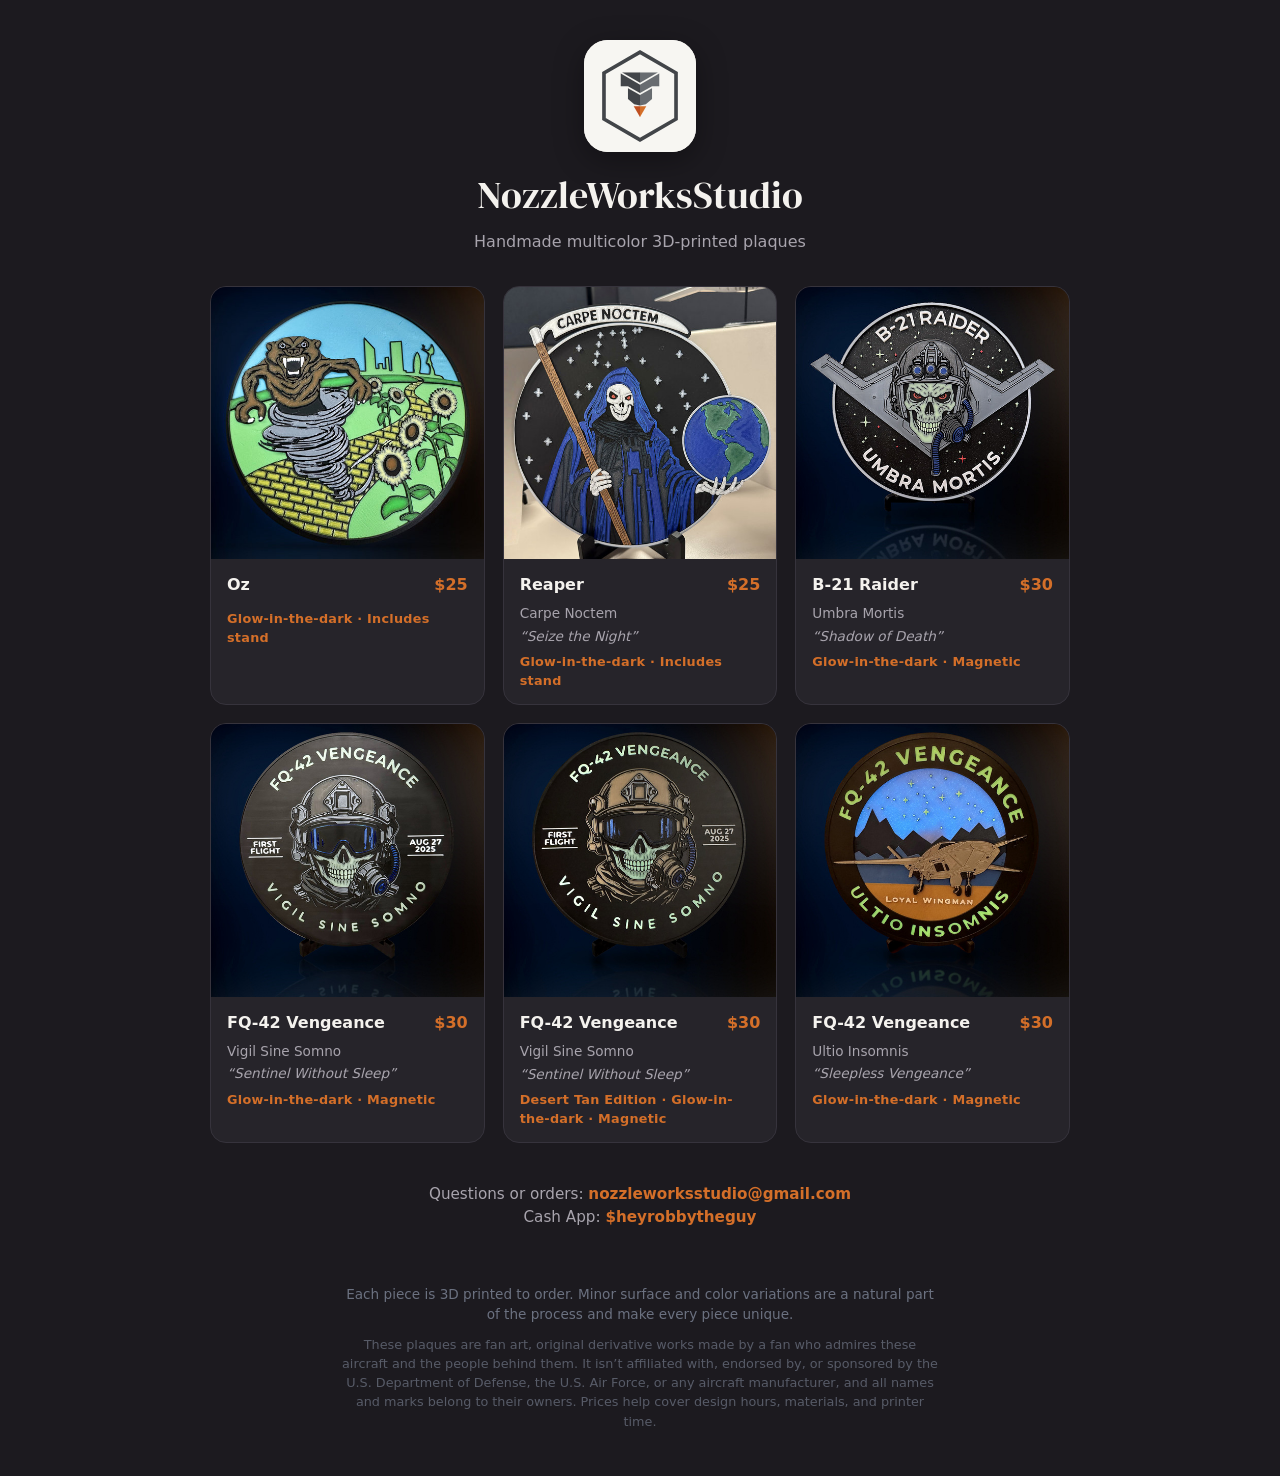
==== index.html @ cbb97651 "Remove Kansas scene label from the Oz listing" ====
<!doctype html>
<html lang="en">
<head>
<meta charset="utf-8">
<meta name="viewport" content="width=device-width, initial-scale=1, viewport-fit=cover">
<meta name="robots" content="noindex">
<meta name="description" content="Handmade multicolor 3D-printed plaques by NozzleWorksStudio.">
<meta name="theme-color" content="#1C1A1F">
<title>NozzleWorksStudio | Plaques</title>
<style>
*,*::before,*::after{box-sizing:border-box}
:root{--bg:#1C1A1F;--card:#26242A;--line:#36333C;--text:#F4F2EE;--muted:#A8A4AD;--glow:#D46F29}
body{margin:0;background:var(--bg);color:var(--text);font-family:system-ui,-apple-system,"Segoe UI",Roboto,Helvetica,Arial,sans-serif;line-height:1.5}
main{max-width:900px;margin:0 auto;padding:40px 20px}
header{text-align:center;margin-bottom:32px}
h1{font-size:clamp(1.8rem,7vw,2.4rem);margin:0 0 6px;letter-spacing:-.01em}
.sub{margin:0;color:var(--muted)}
.grid{display:grid;gap:18px;grid-template-columns:repeat(auto-fill,minmax(240px,1fr))}
a.card{display:block;text-decoration:none;color:inherit;background:var(--card);border:1px solid var(--line);border-radius:16px;overflow:hidden}
a.card img{display:block;width:100%;aspect-ratio:1/1;object-fit:cover;background:#000}
.info{display:flex;justify-content:space-between;align-items:baseline;gap:10px;padding:14px 16px}
.name{font-weight:600}
.price{color:var(--glow);font-weight:700;white-space:nowrap}
.status{display:block;padding:0 16px 14px;color:var(--muted);font-size:.85rem;margin-top:-8px}
.status .tr{display:block;font-style:italic;margin-top:2px}
.status .feat{display:block;margin-top:6px;color:var(--glow);font-size:.8rem;font-weight:600;letter-spacing:.02em}
.contact{text-align:center;margin-top:40px;color:var(--muted);font-size:.95rem}
.contact a{color:var(--glow);text-decoration:none;font-weight:600}
footer{text-align:center;color:#6b7180;font-size:.85rem;padding:0 20px 32px;max-width:640px;margin:0 auto}
</style>
<link rel="preconnect" href="https://fonts.googleapis.com"><link rel="preconnect" href="https://fonts.gstatic.com" crossorigin>
<link href="https://fonts.googleapis.com/css2?family=DM+Serif+Display&display=swap" rel="stylesheet">
<link rel="icon" type="image/png" href="favicon.png"><link rel="apple-touch-icon" href="apple-touch-icon.png">
<meta property="og:image" content="https://robbytheguy.github.io/logo-256.png">
<link rel="stylesheet" href="brand.css">
</head>
<body>
<main>
  <header>
    <div class="brandhero"><div class="tile"><img src="logo.svg" alt="NozzleWorksStudio logo"></div><h1>NozzleWorksStudio</h1></div>
    <p class="sub">Handmade multicolor 3D-printed plaques</p>
  </header>
  <div class="grid">
    <!-- One card per plaque. Add new ones here. -->
    <a class="card" href="oz/"><img src="oz/thumb.jpg" alt="Oz plaque" loading="lazy"><div class="info"><span class="name">Oz</span><span class="price">$25</span></div><span class="status"><span class="feat">Glow-in-the-dark &middot; Includes stand</span></span></a>
    <a class="card" href="reaper/"><img src="reaper/thumb.jpg" alt="Reaper plaque" loading="lazy"><div class="info"><span class="name">Reaper</span><span class="price">$25</span></div><span class="status">Carpe Noctem<span class="tr">&ldquo;Seize the Night&rdquo;</span><span class="feat">Glow-in-the-dark &middot; Includes stand</span></span></a>
    <a class="card" href="b21/"><img src="b21/thumb.jpg" alt="B-21 Raider plaque" loading="lazy"><div class="info"><span class="name">B-21 Raider</span><span class="price">$30</span></div><span class="status">Umbra Mortis<span class="tr">&ldquo;Shadow of Death&rdquo;</span><span class="feat">Glow-in-the-dark &middot; Magnetic</span></span></a>
    <a class="card" href="maverick/"><img src="maverick/thumb.jpg?v=3" alt="FQ-42 Vengeance plaque, Vigil Sine Somno design" loading="lazy"><div class="info"><span class="name">FQ-42 Vengeance</span><span class="price">$30</span></div><span class="status">Vigil Sine Somno<span class="tr">&ldquo;Sentinel Without Sleep&rdquo;</span><span class="feat">Glow-in-the-dark &middot; Magnetic</span></span></a>
    <a class="card" href="vengeance-tan/"><img src="vengeance-tan/thumb.jpg" alt="FQ-42 Vengeance plaque, desert tan edition, Vigil Sine Somno design" loading="lazy"><div class="info"><span class="name">FQ-42 Vengeance</span><span class="price">$30</span></div><span class="status">Vigil Sine Somno<span class="tr">&ldquo;Sentinel Without Sleep&rdquo;</span><span class="feat">Desert Tan Edition &middot; Glow-in-the-dark &middot; Magnetic</span></span></a>
    <a class="card" href="fq42/"><img src="fq42/thumb.jpg" alt="FQ-42 Vengeance plaque" loading="lazy"><div class="info"><span class="name">FQ-42 Vengeance</span><span class="price">$30</span></div><span class="status">Ultio Insomnis<span class="tr">&ldquo;Sleepless Vengeance&rdquo;</span><span class="feat">Glow-in-the-dark &middot; Magnetic</span></span></a>
  </div>
  <p class="contact">Questions or orders: <a href="mailto:nozzleworksstudio@gmail.com?subject=NozzleWorks%20plaque">nozzleworksstudio@gmail.com</a><br>Cash App: <a href="https://cash.app/$heyrobbytheguy">$heyrobbytheguy</a></p>
</main>
<footer>Each piece is 3D printed to order. Minor surface and color variations are a natural part of the process and make every piece unique.<p style="font-size:.8rem;opacity:.75;margin-top:10px">These plaques are fan art, original derivative works made by a fan who admires these aircraft and the people behind them. It isn&rsquo;t affiliated with, endorsed by, or sponsored by the U.S. Department of Defense, the U.S. Air Force, or any aircraft manufacturer, and all names and marks belong to their owners. Prices help cover design hours, materials, and printer time.</p></footer>
<script data-goatcounter="https://nozzleworks.goatcounter.com/count" async src="//gc.zgo.at/count.js"></script>
</body>
</html>
---- brand.css ----
.brandbar{display:flex;align-items:center;gap:14px;max-width:900px;margin:0 auto;padding:18px 20px;text-decoration:none;color:#fff}
.brandbar .tile{flex:none;width:52px;height:52px;border-radius:12px;background:#F7F6F2;display:grid;place-items:center;overflow:hidden}
.brandbar .tile img{width:100%;height:100%}
.brandbar .wm{font-family:"DM Serif Display",Georgia,"Times New Roman",serif;font-size:1.65rem;line-height:1;letter-spacing:.005em}
h1,.serif{font-family:"DM Serif Display",Georgia,"Times New Roman",serif;font-weight:400!important;letter-spacing:0!important}
.brandhero{display:flex;flex-direction:column;align-items:center;gap:14px}
.brandhero .tile{width:112px;height:112px;border-radius:24px;background:#F7F6F2;overflow:hidden;box-shadow:0 8px 30px rgba(0,0,0,.35)}
.brandhero .tile img{width:100%;height:100%;display:block}
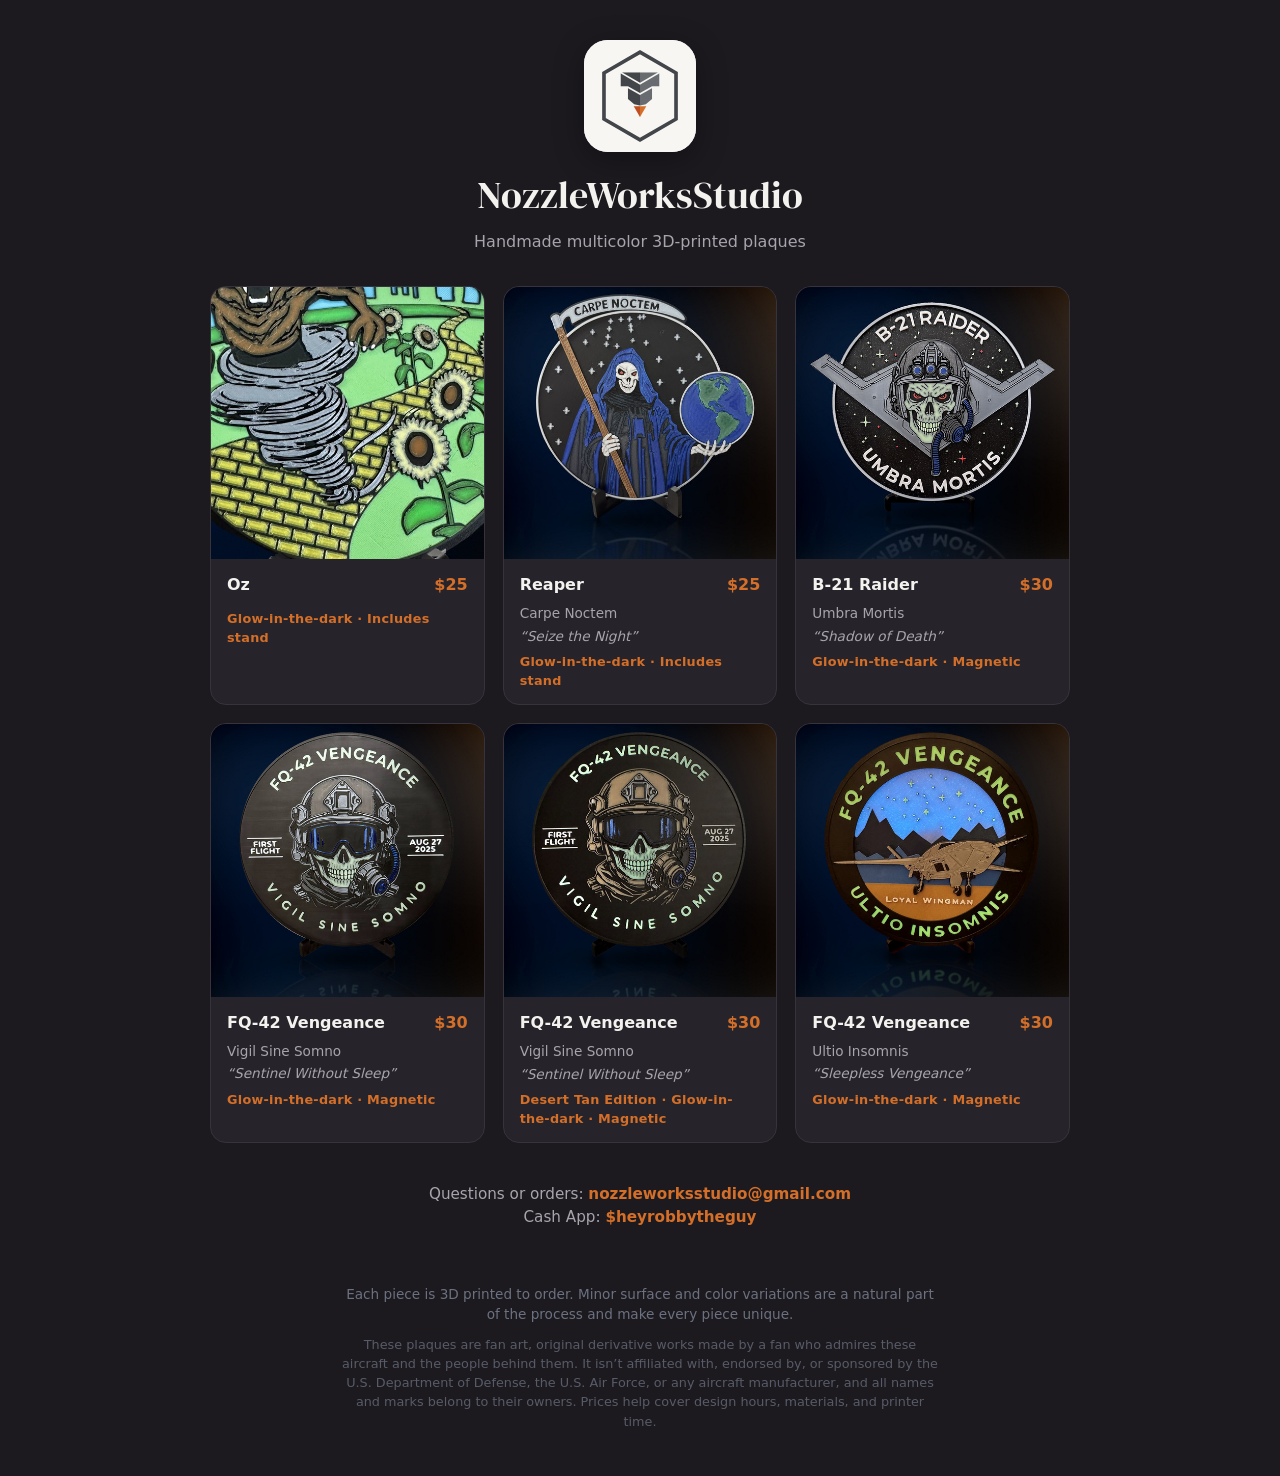
==== commit f24f9e00: "Bust cache for new Oz images" ====
--- a/index.html
+++ b/index.html
@@ -42,7 +42,7 @@
   </header>
   <div class="grid">
     <!-- One card per plaque. Add new ones here. -->
-    <a class="card" href="oz/"><img src="oz/thumb.jpg" alt="Oz plaque" loading="lazy"><div class="info"><span class="name">Oz</span><span class="price">$25</span></div><span class="status"><span class="feat">Glow-in-the-dark &middot; Includes stand</span></span></a>
+    <a class="card" href="oz/"><img src="oz/thumb.jpg?v=2" alt="Oz plaque" loading="lazy"><div class="info"><span class="name">Oz</span><span class="price">$25</span></div><span class="status"><span class="feat">Glow-in-the-dark &middot; Includes stand</span></span></a>
     <a class="card" href="reaper/"><img src="reaper/thumb.jpg" alt="Reaper plaque" loading="lazy"><div class="info"><span class="name">Reaper</span><span class="price">$25</span></div><span class="status">Carpe Noctem<span class="tr">&ldquo;Seize the Night&rdquo;</span><span class="feat">Glow-in-the-dark &middot; Includes stand</span></span></a>
     <a class="card" href="b21/"><img src="b21/thumb.jpg" alt="B-21 Raider plaque" loading="lazy"><div class="info"><span class="name">B-21 Raider</span><span class="price">$30</span></div><span class="status">Umbra Mortis<span class="tr">&ldquo;Shadow of Death&rdquo;</span><span class="feat">Glow-in-the-dark &middot; Magnetic</span></span></a>
     <a class="card" href="maverick/"><img src="maverick/thumb.jpg?v=3" alt="FQ-42 Vengeance plaque, Vigil Sine Somno design" loading="lazy"><div class="info"><span class="name">FQ-42 Vengeance</span><span class="price">$30</span></div><span class="status">Vigil Sine Somno<span class="tr">&ldquo;Sentinel Without Sleep&rdquo;</span><span class="feat">Glow-in-the-dark &middot; Magnetic</span></span></a>
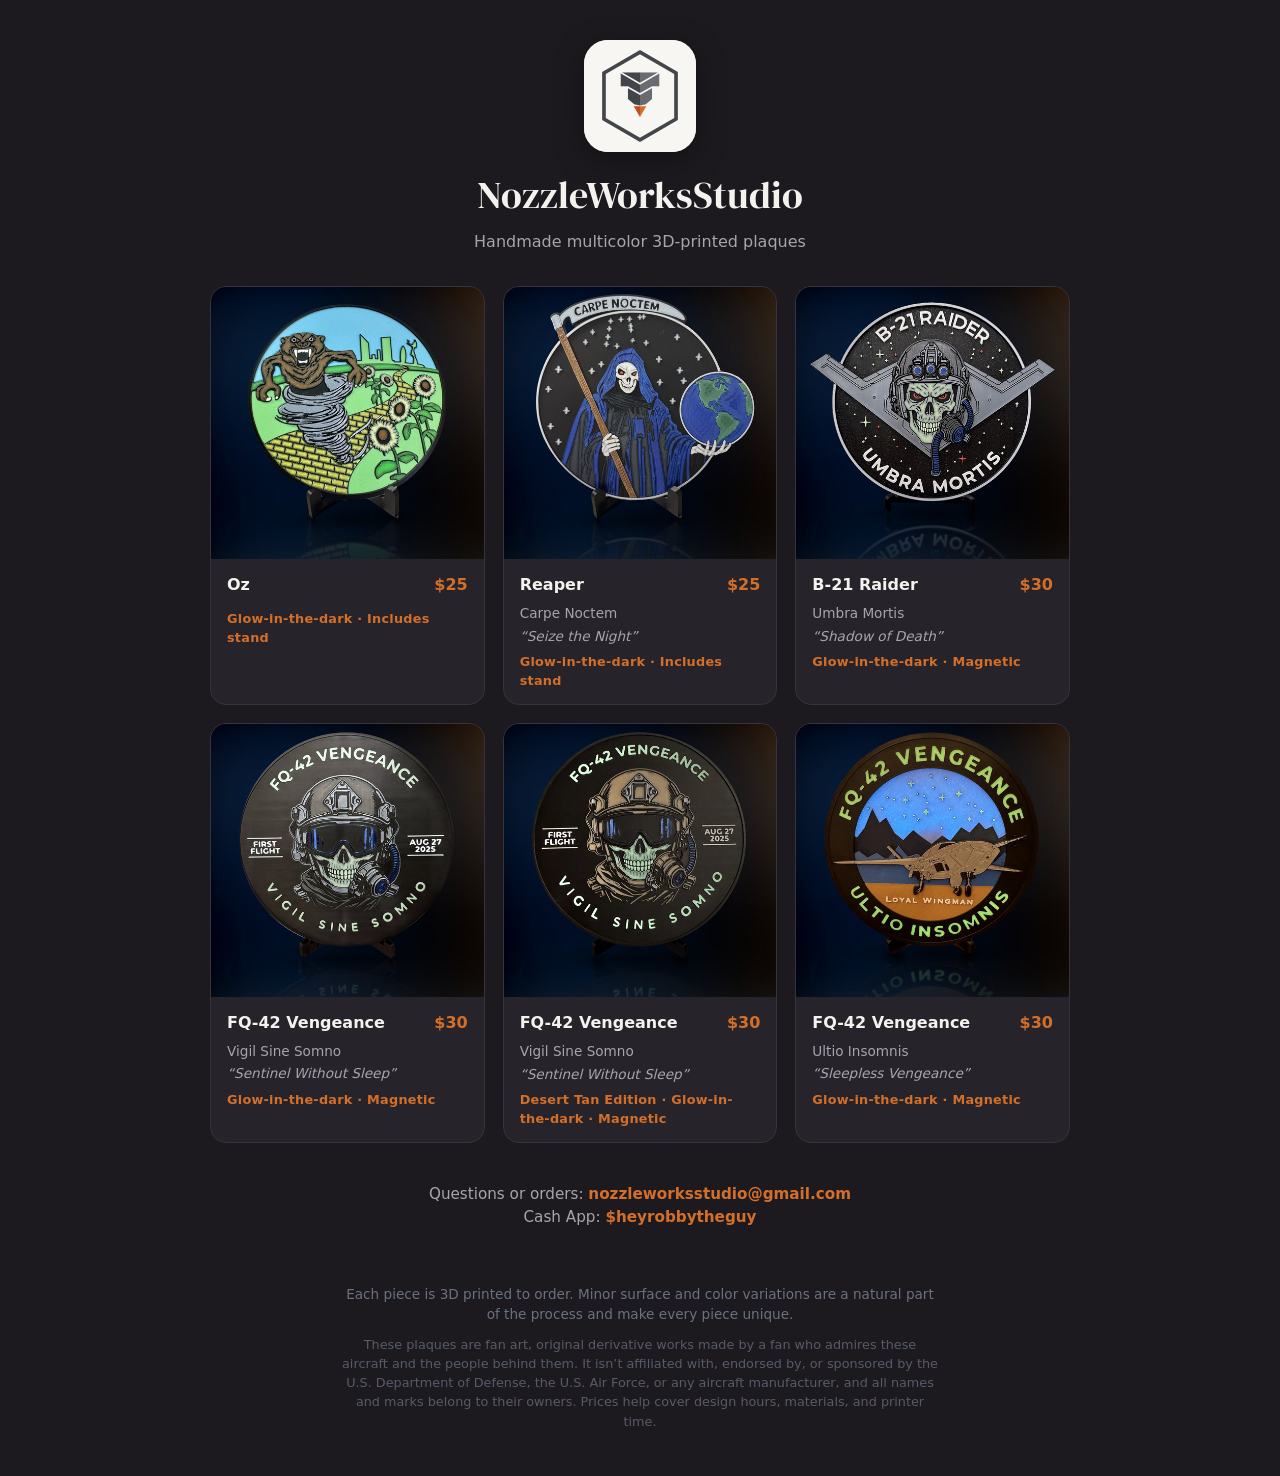
==== commit 7e25cfca: "Oz thumb: full plaque like other cards" ====
--- a/index.html
+++ b/index.html
@@ -42,7 +42,7 @@
   </header>
   <div class="grid">
     <!-- One card per plaque. Add new ones here. -->
-    <a class="card" href="oz/"><img src="oz/thumb.jpg?v=2" alt="Oz plaque" loading="lazy"><div class="info"><span class="name">Oz</span><span class="price">$25</span></div><span class="status"><span class="feat">Glow-in-the-dark &middot; Includes stand</span></span></a>
+    <a class="card" href="oz/"><img src="oz/thumb.jpg?v=3" alt="Oz plaque" loading="lazy"><div class="info"><span class="name">Oz</span><span class="price">$25</span></div><span class="status"><span class="feat">Glow-in-the-dark &middot; Includes stand</span></span></a>
     <a class="card" href="reaper/"><img src="reaper/thumb.jpg" alt="Reaper plaque" loading="lazy"><div class="info"><span class="name">Reaper</span><span class="price">$25</span></div><span class="status">Carpe Noctem<span class="tr">&ldquo;Seize the Night&rdquo;</span><span class="feat">Glow-in-the-dark &middot; Includes stand</span></span></a>
     <a class="card" href="b21/"><img src="b21/thumb.jpg" alt="B-21 Raider plaque" loading="lazy"><div class="info"><span class="name">B-21 Raider</span><span class="price">$30</span></div><span class="status">Umbra Mortis<span class="tr">&ldquo;Shadow of Death&rdquo;</span><span class="feat">Glow-in-the-dark &middot; Magnetic</span></span></a>
     <a class="card" href="maverick/"><img src="maverick/thumb.jpg?v=3" alt="FQ-42 Vengeance plaque, Vigil Sine Somno design" loading="lazy"><div class="info"><span class="name">FQ-42 Vengeance</span><span class="price">$30</span></div><span class="status">Vigil Sine Somno<span class="tr">&ldquo;Sentinel Without Sleep&rdquo;</span><span class="feat">Glow-in-the-dark &middot; Magnetic</span></span></a>
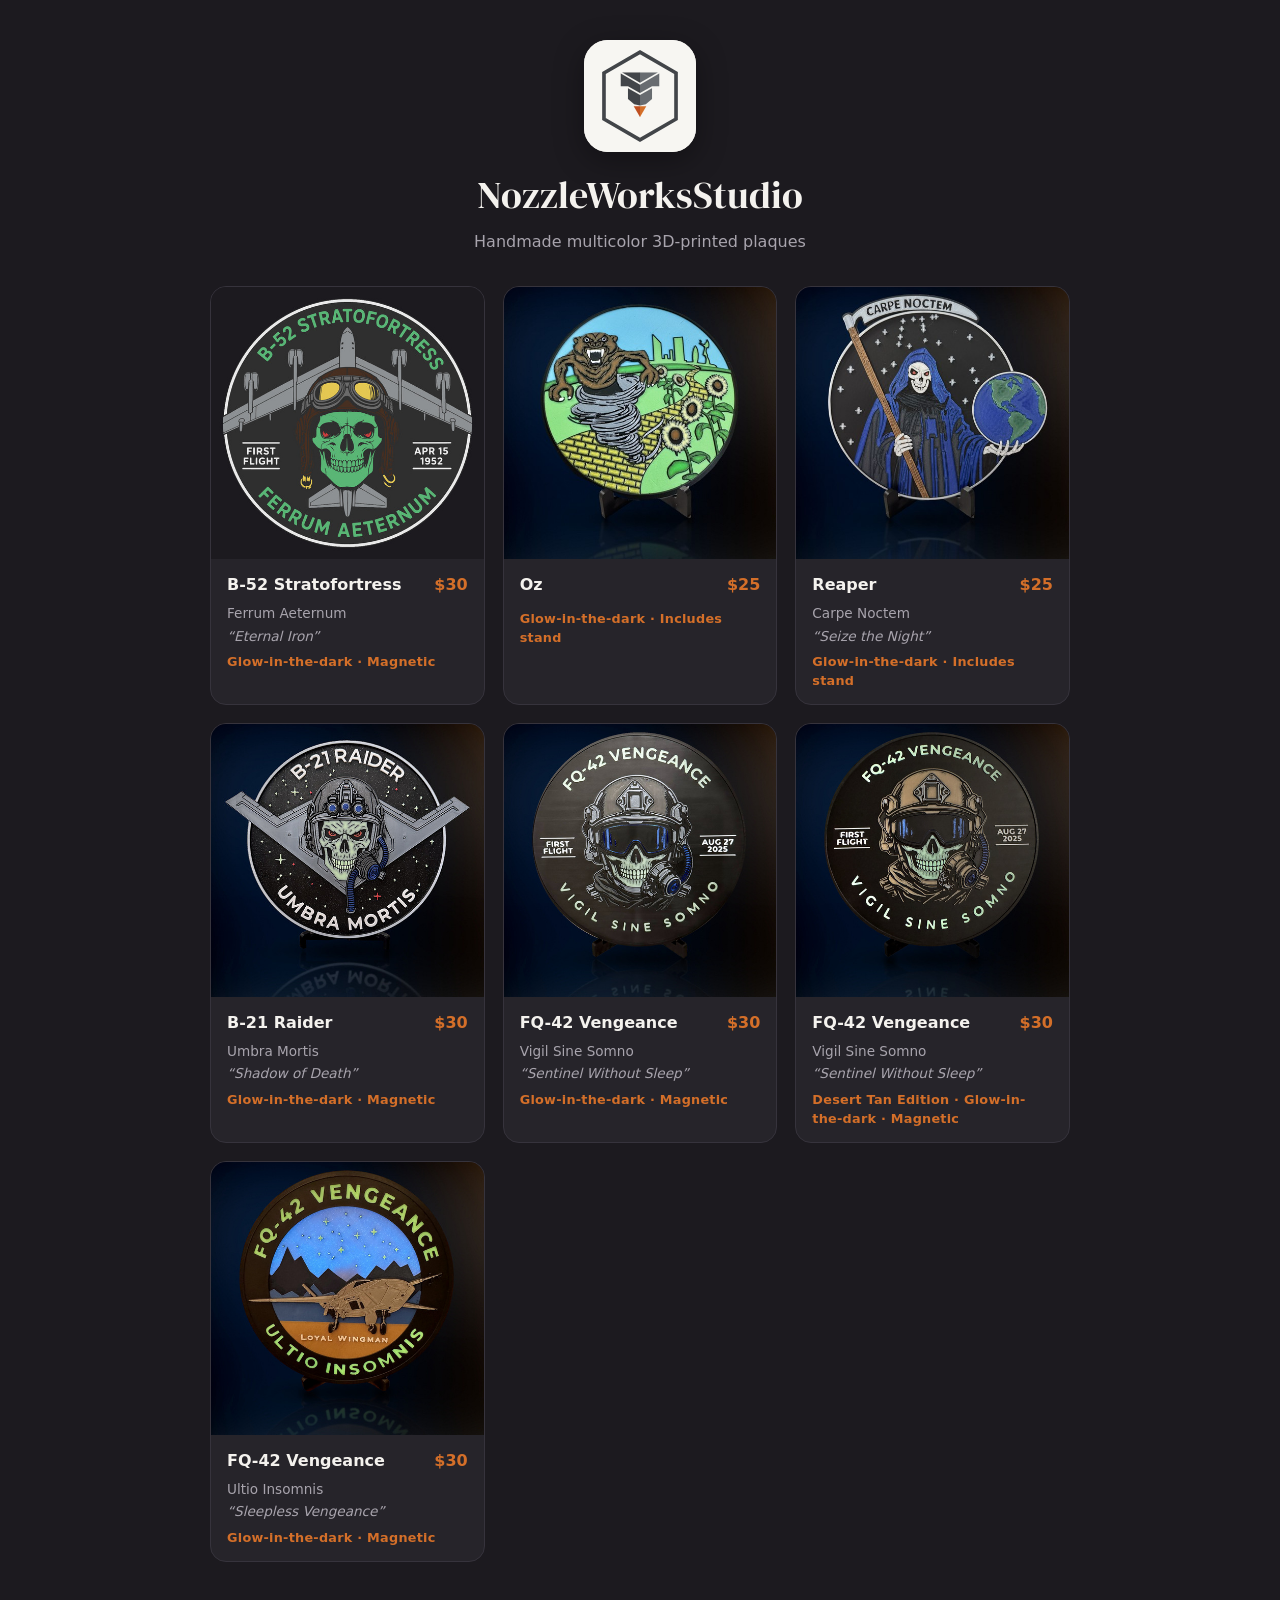
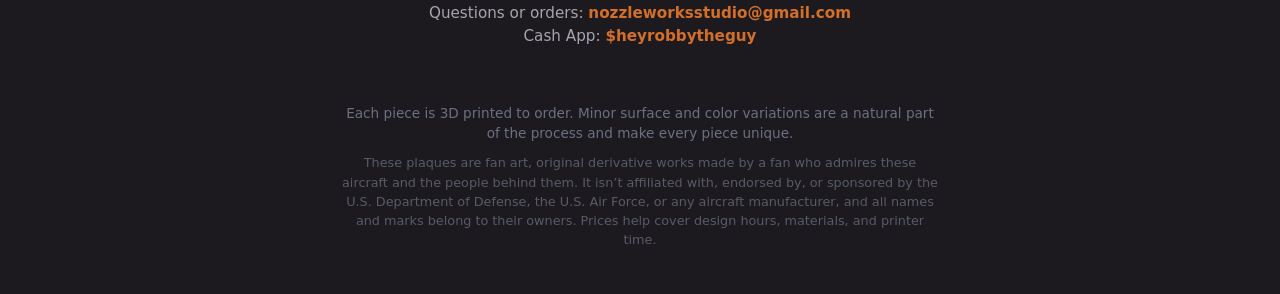
==== commit aa3fd600: "Draft B-52 Stratofortress plaque page and catalog card Adds a b52/ page modeled on b21/, plus a firs" ====
--- a/index.html
+++ b/index.html
@@ -42,6 +42,8 @@
   </header>
   <div class="grid">
     <!-- One card per plaque. Add new ones here. -->
+    <!-- TODO: replace b52/thumb.jpg with a real-photo thumb once print photos arrive; current file is a temporary design stand-in. Motto translation "Eternal Iron" still needs Robert's confirmation. -->
+    <a class="card" href="b52/"><img src="b52/thumb.jpg?v=1" alt="B-52 Stratofortress plaque" loading="lazy"><div class="info"><span class="name">B-52 Stratofortress</span><span class="price">$30</span></div><span class="status">Ferrum Aeternum<span class="tr">&ldquo;Eternal Iron&rdquo;</span><span class="feat">Glow-in-the-dark &middot; Magnetic</span></span></a>
     <a class="card" href="oz/"><img src="oz/thumb.jpg?v=3" alt="Oz plaque" loading="lazy"><div class="info"><span class="name">Oz</span><span class="price">$25</span></div><span class="status"><span class="feat">Glow-in-the-dark &middot; Includes stand</span></span></a>
     <a class="card" href="reaper/"><img src="reaper/thumb.jpg" alt="Reaper plaque" loading="lazy"><div class="info"><span class="name">Reaper</span><span class="price">$25</span></div><span class="status">Carpe Noctem<span class="tr">&ldquo;Seize the Night&rdquo;</span><span class="feat">Glow-in-the-dark &middot; Includes stand</span></span></a>
     <a class="card" href="b21/"><img src="b21/thumb.jpg" alt="B-21 Raider plaque" loading="lazy"><div class="info"><span class="name">B-21 Raider</span><span class="price">$30</span></div><span class="status">Umbra Mortis<span class="tr">&ldquo;Shadow of Death&rdquo;</span><span class="feat">Glow-in-the-dark &middot; Magnetic</span></span></a>
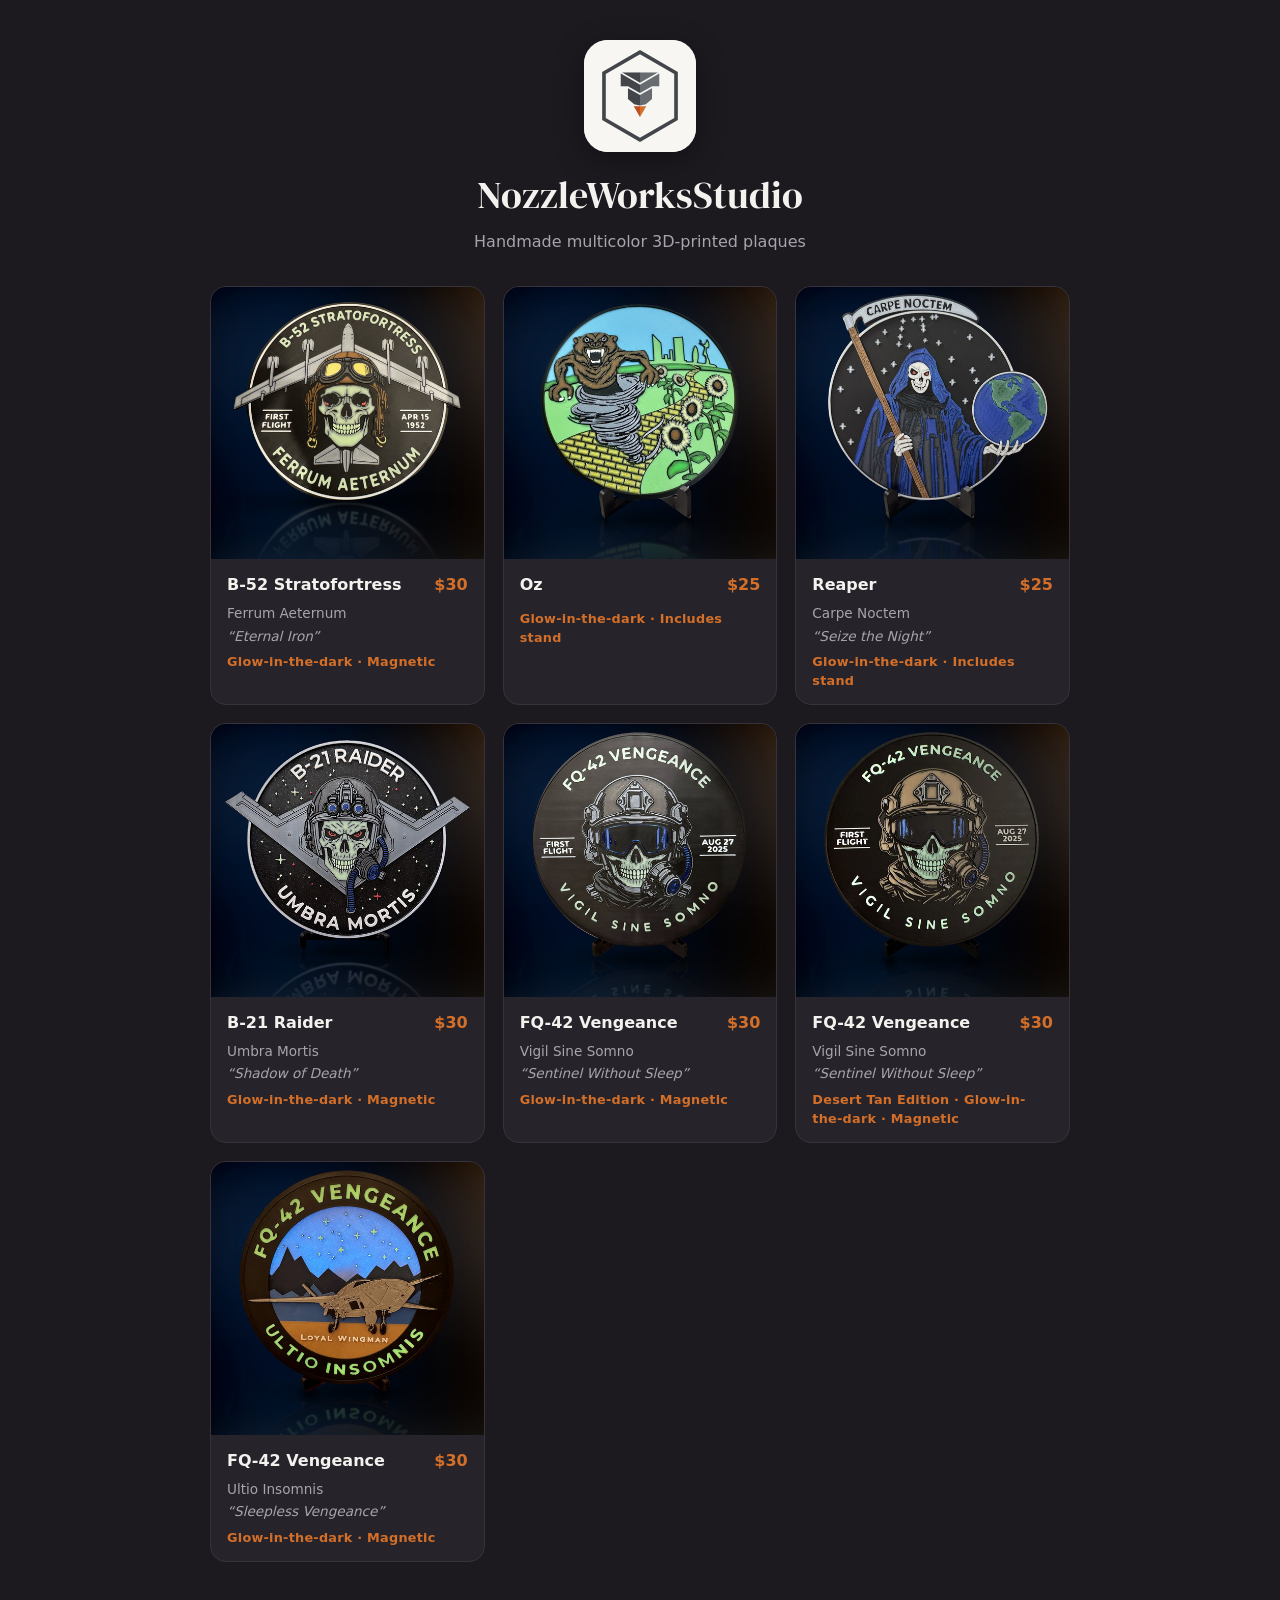
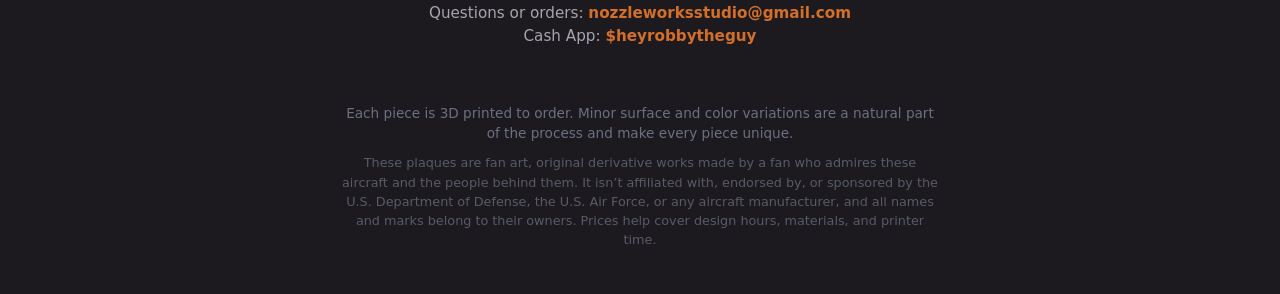
==== commit 91084bfd: "B-52: real studio hero, thumb, and gallery photos Replace the design stand-in with a studio cutout o" ====
--- a/index.html
+++ b/index.html
@@ -42,8 +42,7 @@
   </header>
   <div class="grid">
     <!-- One card per plaque. Add new ones here. -->
-    <!-- TODO: replace b52/thumb.jpg with a real-photo thumb once print photos arrive; current file is a temporary design stand-in. Motto translation "Eternal Iron" still needs Robert's confirmation. -->
-    <a class="card" href="b52/"><img src="b52/thumb.jpg?v=1" alt="B-52 Stratofortress plaque" loading="lazy"><div class="info"><span class="name">B-52 Stratofortress</span><span class="price">$30</span></div><span class="status">Ferrum Aeternum<span class="tr">&ldquo;Eternal Iron&rdquo;</span><span class="feat">Glow-in-the-dark &middot; Magnetic</span></span></a>
+    <a class="card" href="b52/"><img src="b52/thumb.jpg?v=2" alt="B-52 Stratofortress plaque" loading="lazy"><div class="info"><span class="name">B-52 Stratofortress</span><span class="price">$30</span></div><span class="status">Ferrum Aeternum<span class="tr">&ldquo;Eternal Iron&rdquo;</span><span class="feat">Glow-in-the-dark &middot; Magnetic</span></span></a>
     <a class="card" href="oz/"><img src="oz/thumb.jpg?v=3" alt="Oz plaque" loading="lazy"><div class="info"><span class="name">Oz</span><span class="price">$25</span></div><span class="status"><span class="feat">Glow-in-the-dark &middot; Includes stand</span></span></a>
     <a class="card" href="reaper/"><img src="reaper/thumb.jpg" alt="Reaper plaque" loading="lazy"><div class="info"><span class="name">Reaper</span><span class="price">$25</span></div><span class="status">Carpe Noctem<span class="tr">&ldquo;Seize the Night&rdquo;</span><span class="feat">Glow-in-the-dark &middot; Includes stand</span></span></a>
     <a class="card" href="b21/"><img src="b21/thumb.jpg" alt="B-21 Raider plaque" loading="lazy"><div class="info"><span class="name">B-21 Raider</span><span class="price">$30</span></div><span class="status">Umbra Mortis<span class="tr">&ldquo;Shadow of Death&rdquo;</span><span class="feat">Glow-in-the-dark &middot; Magnetic</span></span></a>
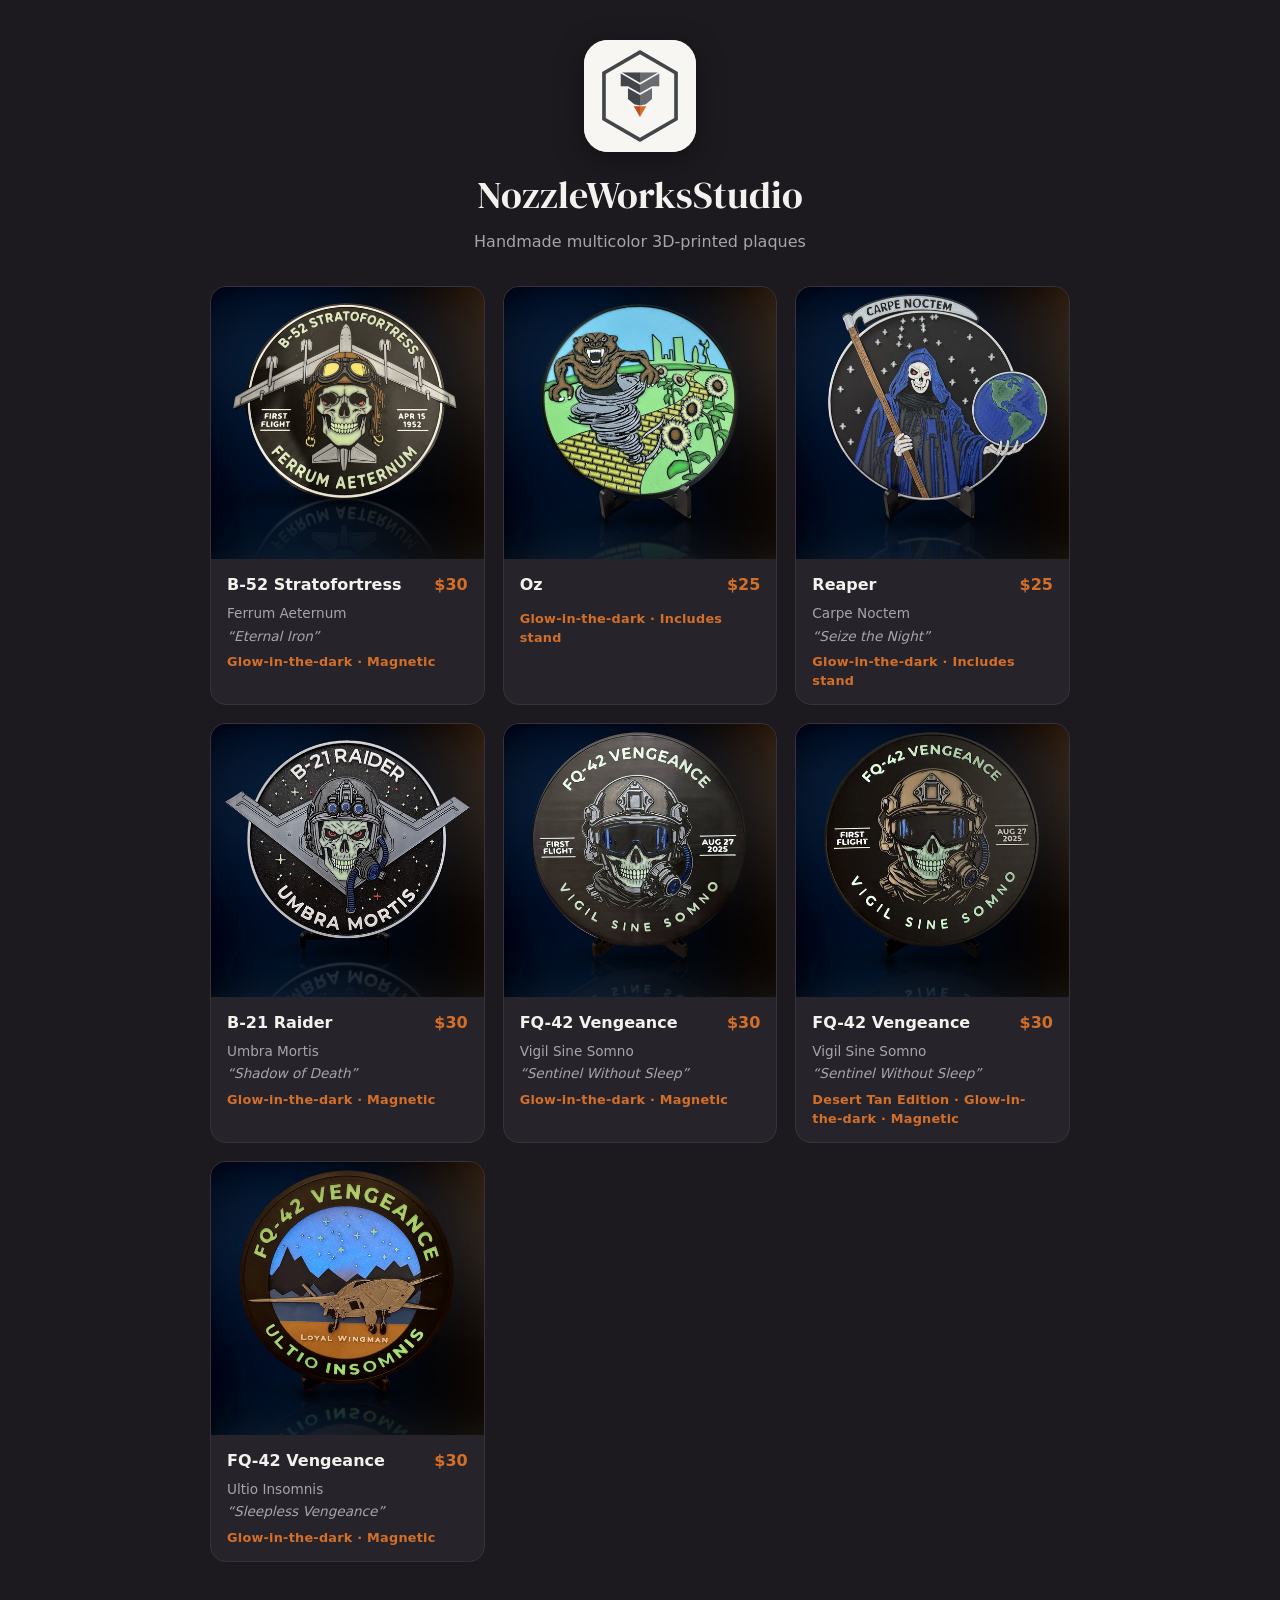
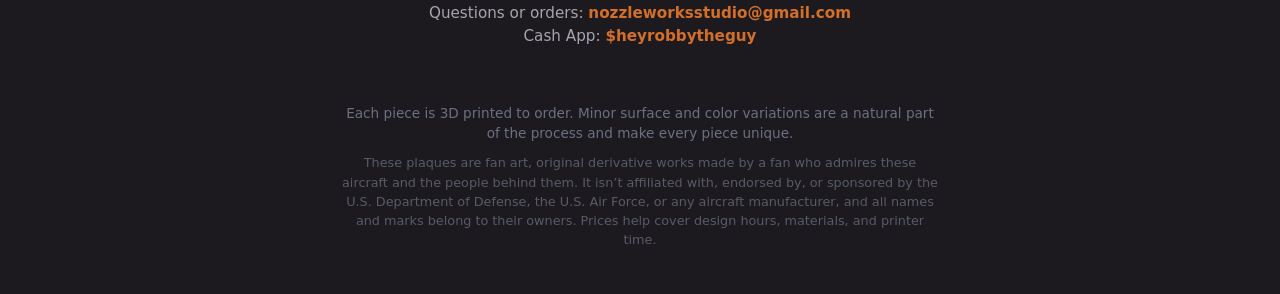
==== commit b83af68d: "B-52: match studio disk to B-21/Oz, clean right wingtip Rebuild the studio hero so the black disk ma" ====
--- a/index.html
+++ b/index.html
@@ -42,7 +42,7 @@
   </header>
   <div class="grid">
     <!-- One card per plaque. Add new ones here. -->
-    <a class="card" href="b52/"><img src="b52/thumb.jpg?v=2" alt="B-52 Stratofortress plaque" loading="lazy"><div class="info"><span class="name">B-52 Stratofortress</span><span class="price">$30</span></div><span class="status">Ferrum Aeternum<span class="tr">&ldquo;Eternal Iron&rdquo;</span><span class="feat">Glow-in-the-dark &middot; Magnetic</span></span></a>
+    <a class="card" href="b52/"><img src="b52/thumb.jpg?v=3" alt="B-52 Stratofortress plaque" loading="lazy"><div class="info"><span class="name">B-52 Stratofortress</span><span class="price">$30</span></div><span class="status">Ferrum Aeternum<span class="tr">&ldquo;Eternal Iron&rdquo;</span><span class="feat">Glow-in-the-dark &middot; Magnetic</span></span></a>
     <a class="card" href="oz/"><img src="oz/thumb.jpg?v=3" alt="Oz plaque" loading="lazy"><div class="info"><span class="name">Oz</span><span class="price">$25</span></div><span class="status"><span class="feat">Glow-in-the-dark &middot; Includes stand</span></span></a>
     <a class="card" href="reaper/"><img src="reaper/thumb.jpg" alt="Reaper plaque" loading="lazy"><div class="info"><span class="name">Reaper</span><span class="price">$25</span></div><span class="status">Carpe Noctem<span class="tr">&ldquo;Seize the Night&rdquo;</span><span class="feat">Glow-in-the-dark &middot; Includes stand</span></span></a>
     <a class="card" href="b21/"><img src="b21/thumb.jpg" alt="B-21 Raider plaque" loading="lazy"><div class="info"><span class="name">B-21 Raider</span><span class="price">$30</span></div><span class="status">Umbra Mortis<span class="tr">&ldquo;Shadow of Death&rdquo;</span><span class="feat">Glow-in-the-dark &middot; Magnetic</span></span></a>
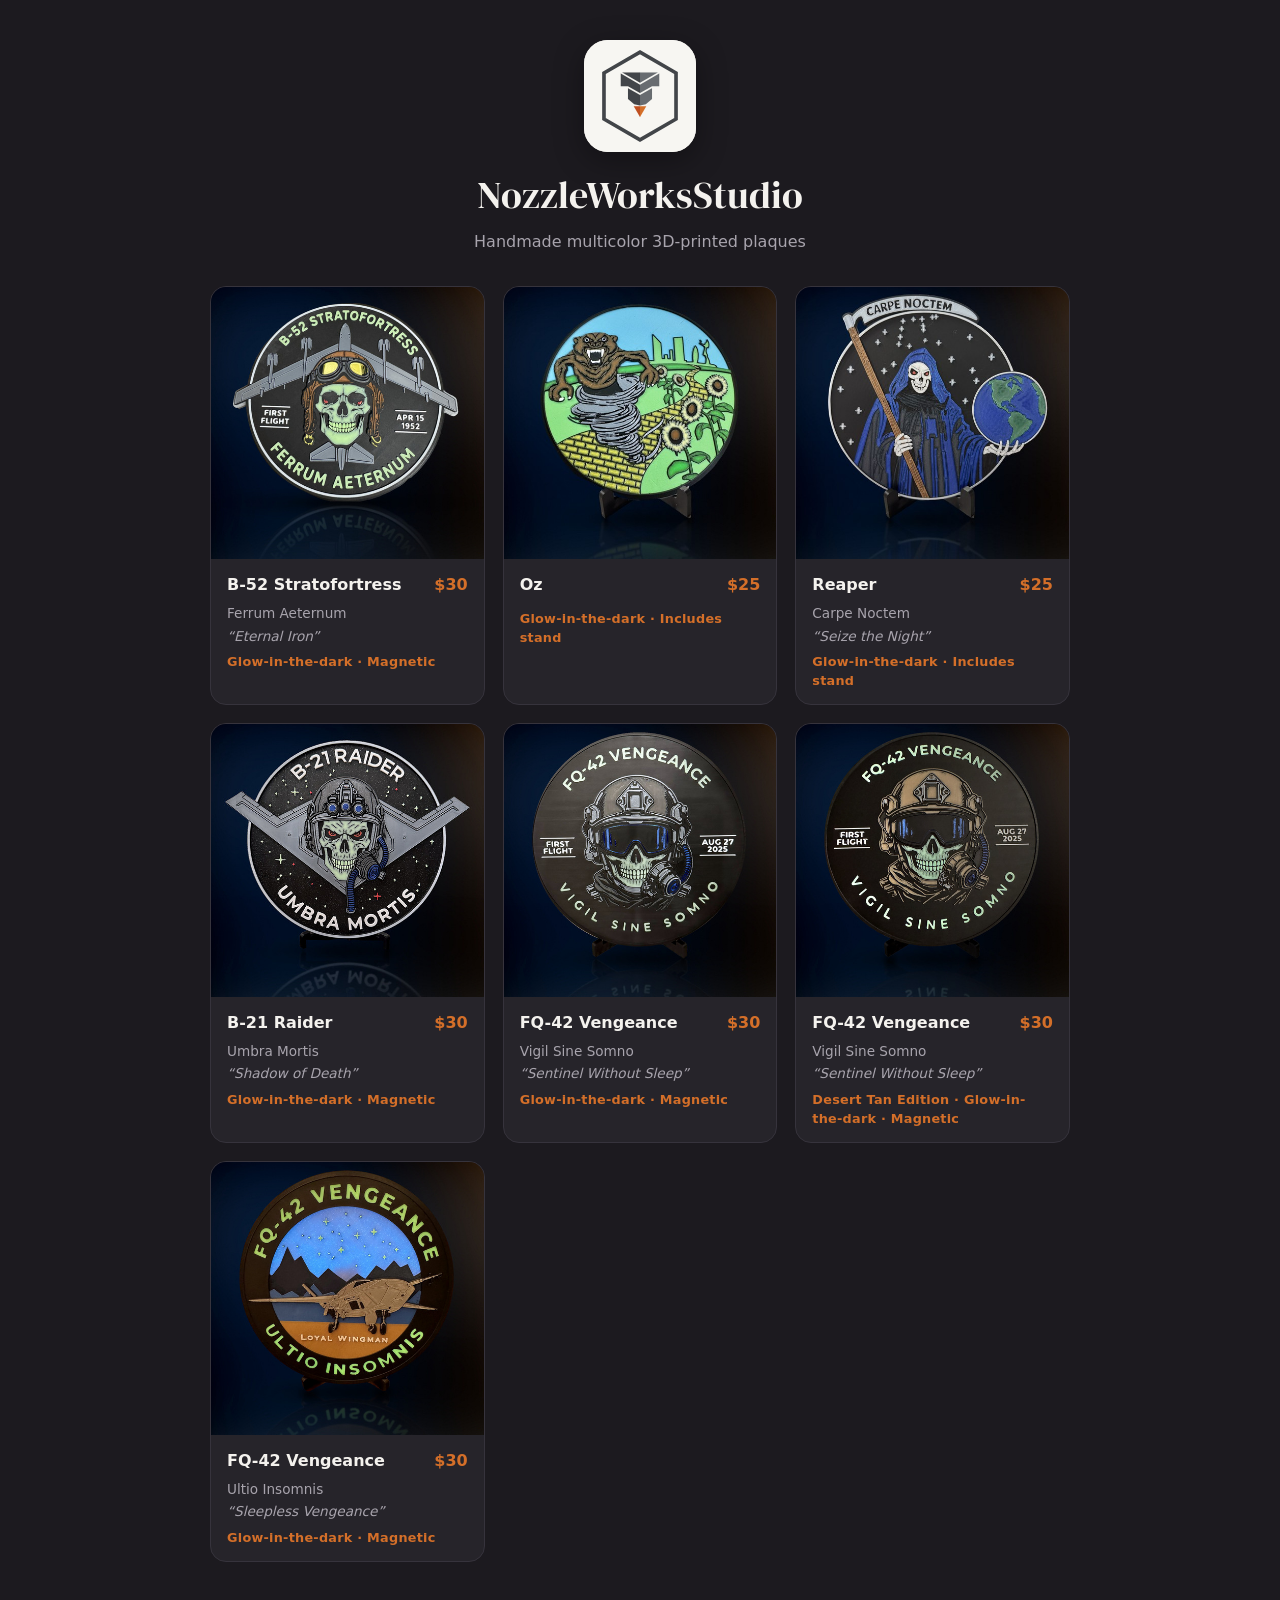
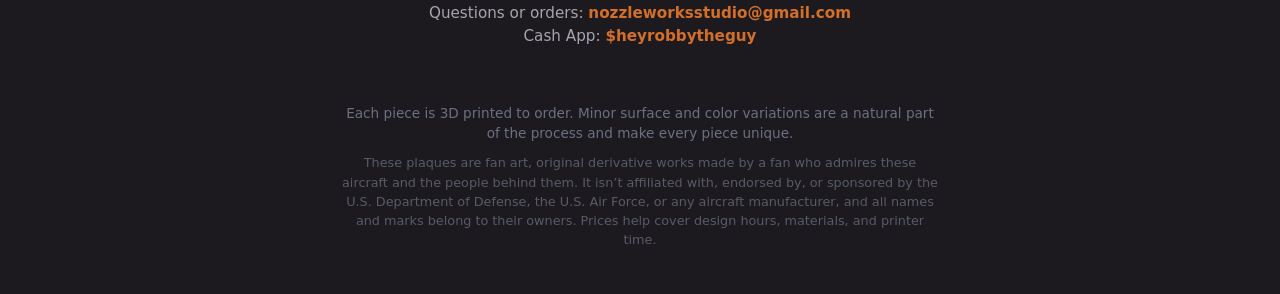
==== commit c643cae1: "B-52: new studio hero from clean print" ====
--- a/index.html
+++ b/index.html
@@ -42,7 +42,7 @@
   </header>
   <div class="grid">
     <!-- One card per plaque. Add new ones here. -->
-    <a class="card" href="b52/"><img src="b52/thumb.jpg?v=3" alt="B-52 Stratofortress plaque" loading="lazy"><div class="info"><span class="name">B-52 Stratofortress</span><span class="price">$30</span></div><span class="status">Ferrum Aeternum<span class="tr">&ldquo;Eternal Iron&rdquo;</span><span class="feat">Glow-in-the-dark &middot; Magnetic</span></span></a>
+    <a class="card" href="b52/"><img src="b52/thumb.jpg?v=4" alt="B-52 Stratofortress plaque" loading="lazy"><div class="info"><span class="name">B-52 Stratofortress</span><span class="price">$30</span></div><span class="status">Ferrum Aeternum<span class="tr">&ldquo;Eternal Iron&rdquo;</span><span class="feat">Glow-in-the-dark &middot; Magnetic</span></span></a>
     <a class="card" href="oz/"><img src="oz/thumb.jpg?v=3" alt="Oz plaque" loading="lazy"><div class="info"><span class="name">Oz</span><span class="price">$25</span></div><span class="status"><span class="feat">Glow-in-the-dark &middot; Includes stand</span></span></a>
     <a class="card" href="reaper/"><img src="reaper/thumb.jpg" alt="Reaper plaque" loading="lazy"><div class="info"><span class="name">Reaper</span><span class="price">$25</span></div><span class="status">Carpe Noctem<span class="tr">&ldquo;Seize the Night&rdquo;</span><span class="feat">Glow-in-the-dark &middot; Includes stand</span></span></a>
     <a class="card" href="b21/"><img src="b21/thumb.jpg" alt="B-21 Raider plaque" loading="lazy"><div class="info"><span class="name">B-21 Raider</span><span class="price">$30</span></div><span class="status">Umbra Mortis<span class="tr">&ldquo;Shadow of Death&rdquo;</span><span class="feat">Glow-in-the-dark &middot; Magnetic</span></span></a>
